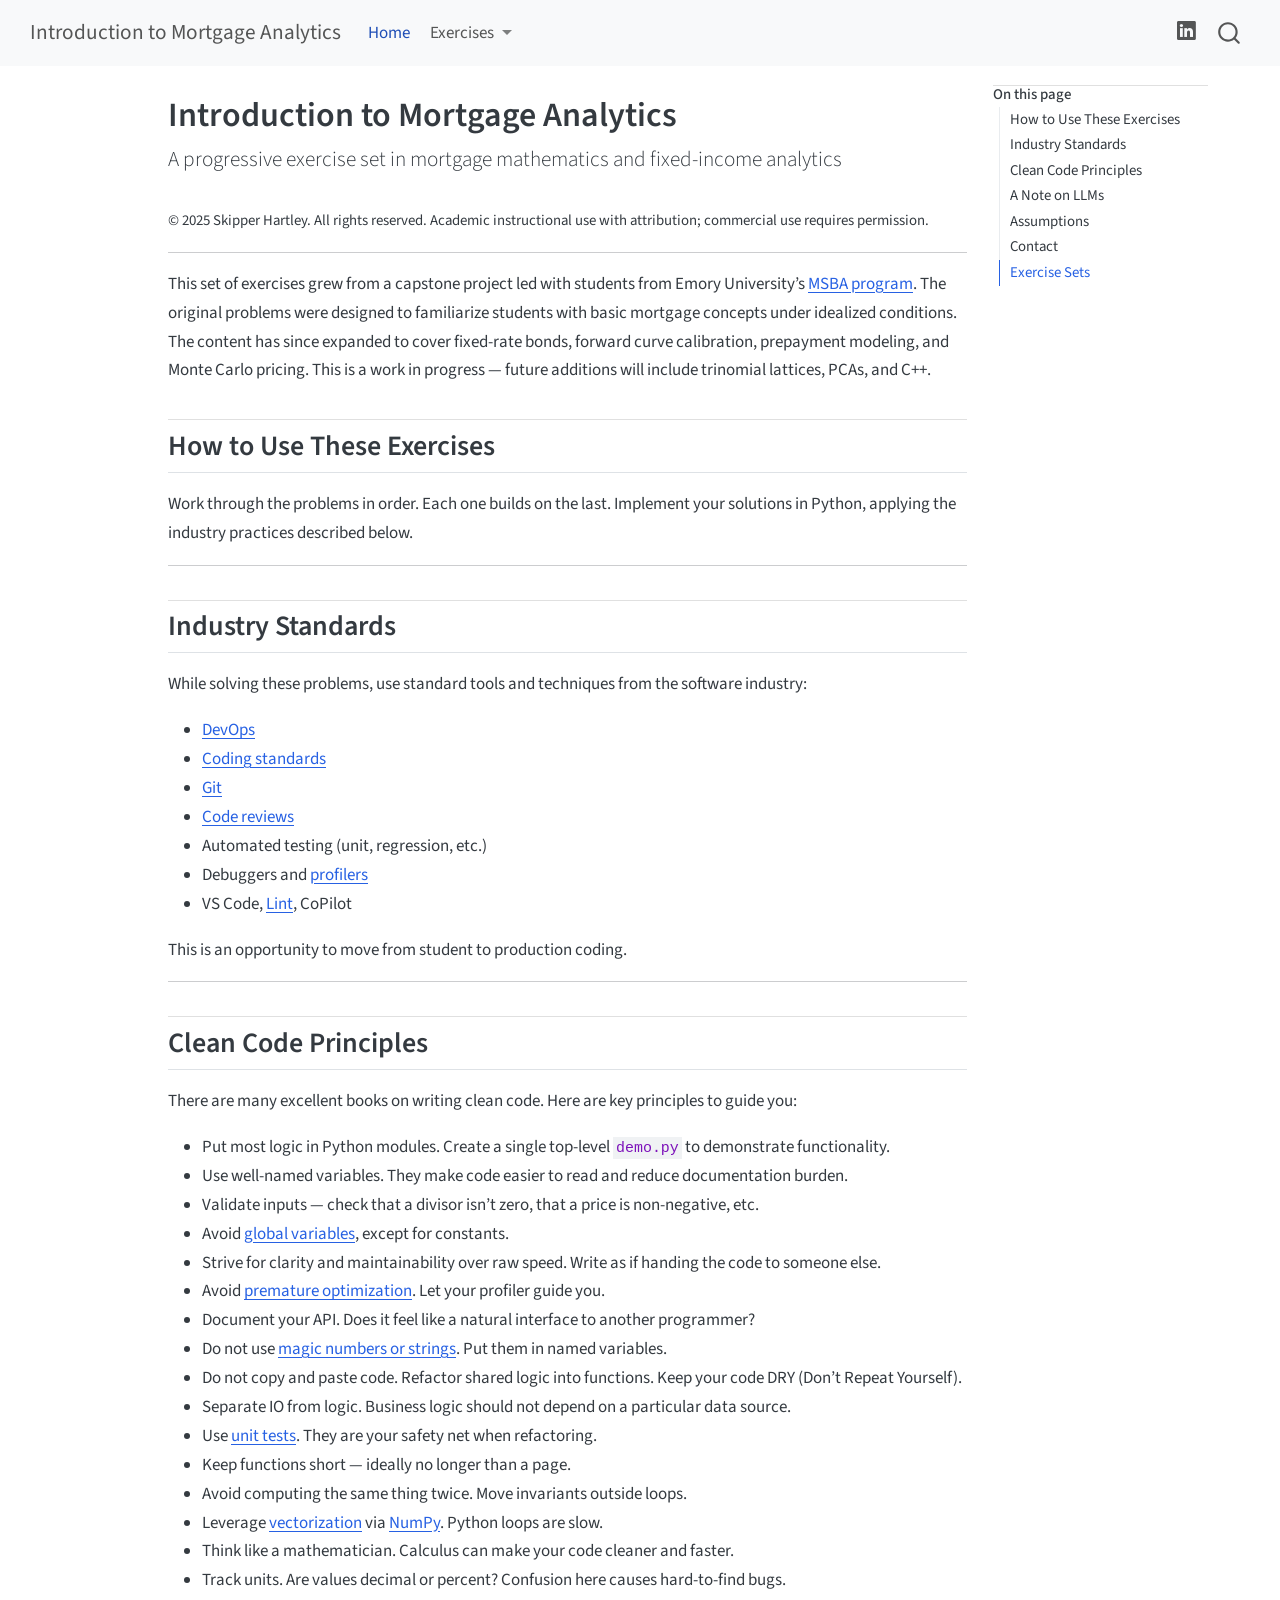
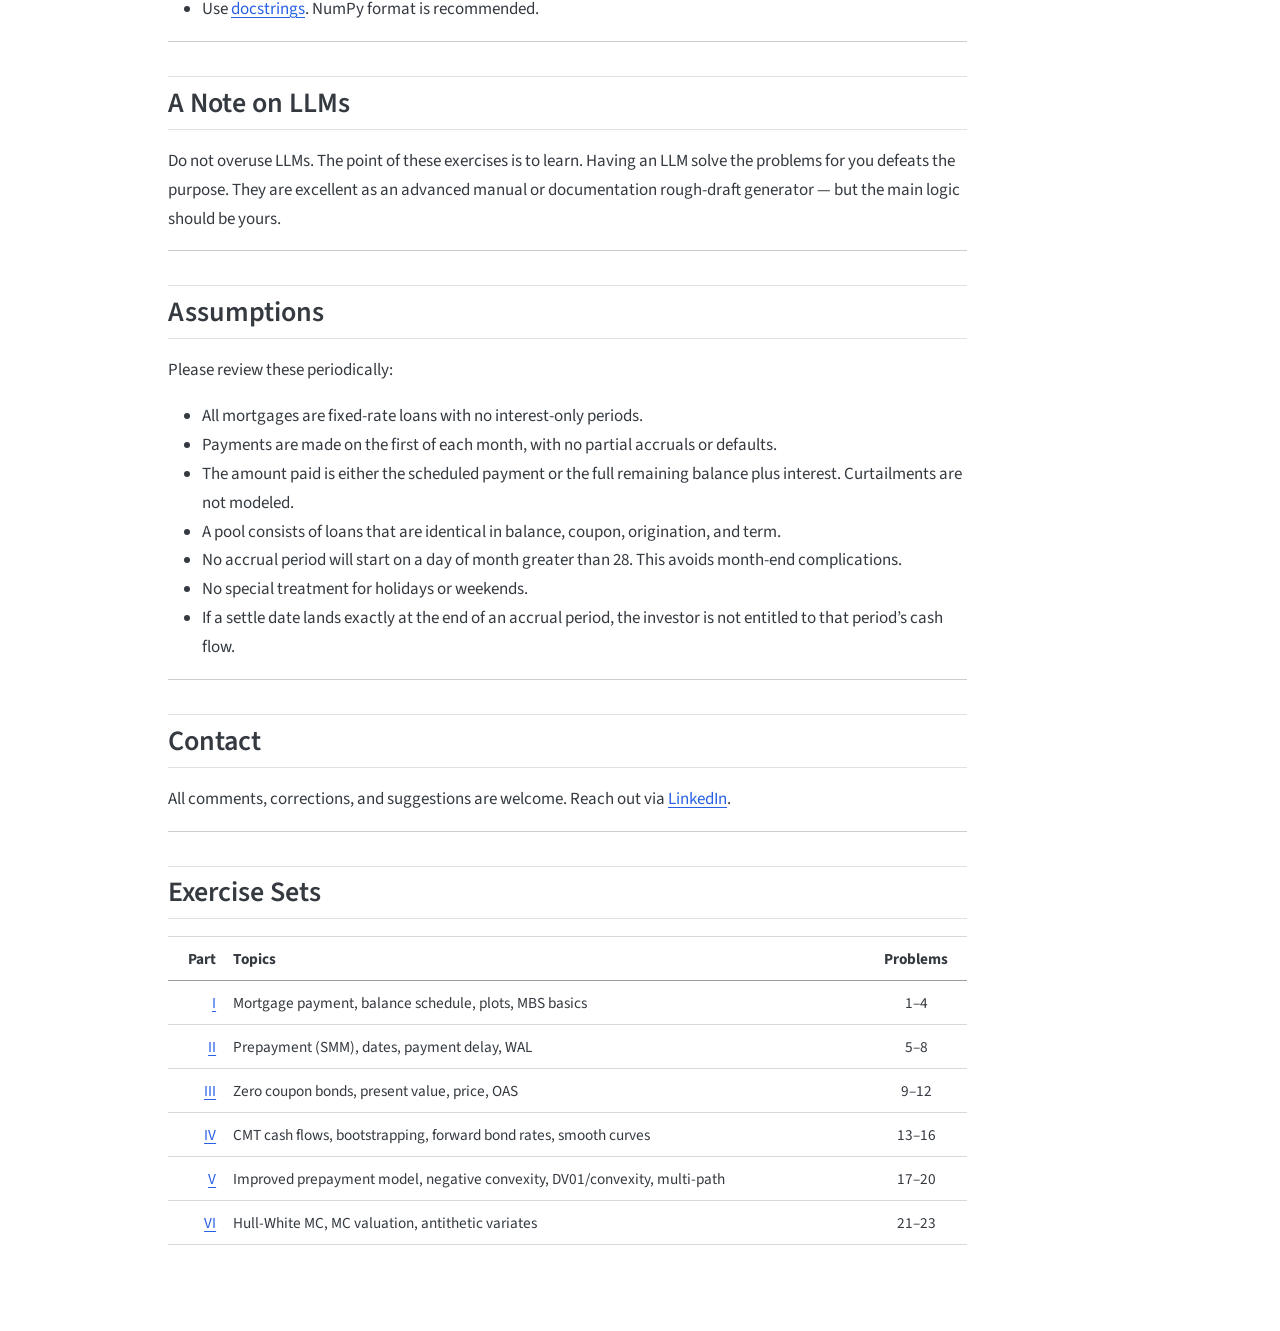
==== index.html @ 84a157f4 "Built site for gh-pages" ====
<!DOCTYPE html>
<html xmlns="http://www.w3.org/1999/xhtml" lang="en" xml:lang="en"><head>

<meta charset="utf-8">
<meta name="generator" content="quarto-1.9.37">

<meta name="viewport" content="width=device-width, initial-scale=1.0, user-scalable=yes">


<title>Introduction to Mortgage Analytics</title>
<style>
/* Default styles provided by pandoc.
** See https://pandoc.org/MANUAL.html#variables-for-html for config info.
*/
code{white-space: pre-wrap;}
span.smallcaps{font-variant: small-caps;}
div.columns{display: flex; gap: min(4vw, 1.5em);}
div.column{flex: auto; overflow-x: auto;}
div.hanging-indent{margin-left: 1.5em; text-indent: -1.5em;}
ul.task-list{list-style: none;}
ul.task-list li input[type="checkbox"] {
  width: 0.8em;
  margin: 0 0.8em 0.2em -1em; /* quarto-specific, see https://github.com/quarto-dev/quarto-cli/issues/4556 */ 
  vertical-align: middle;
}
</style>


<script src="site_libs/quarto-nav/quarto-nav.js"></script>
<script src="site_libs/quarto-nav/headroom.min.js"></script>
<script src="site_libs/clipboard/clipboard.min.js"></script>
<script src="site_libs/quarto-search/autocomplete.umd.js"></script>
<script src="site_libs/quarto-search/fuse.min.js"></script>
<script src="site_libs/quarto-search/quarto-search.js"></script>
<meta name="quarto:offset" content="./">
<script src="site_libs/quarto-html/quarto.js" type="module"></script>
<script src="site_libs/quarto-html/tabsets/tabsets.js" type="module"></script>
<script src="site_libs/quarto-html/popper.min.js"></script>
<script src="site_libs/quarto-html/tippy.umd.min.js"></script>
<script src="site_libs/quarto-html/anchor.min.js"></script>
<link href="site_libs/quarto-html/tippy.css" rel="stylesheet">
<link href="site_libs/quarto-html/quarto-syntax-highlighting-acf12a64177840b8d86f2d4f01b2e9fb.css" rel="stylesheet" id="quarto-text-highlighting-styles">
<script src="site_libs/bootstrap/bootstrap.min.js"></script>
<link href="site_libs/bootstrap/bootstrap-icons.css" rel="stylesheet">
<link href="site_libs/bootstrap/bootstrap-09bcd2438ddda8166a810b4ec224e0a2.min.css" rel="stylesheet" append-hash="true" id="quarto-bootstrap" data-mode="light">
<script id="quarto-search-options" type="application/json">{
  "location": "navbar",
  "copy-button": false,
  "collapse-after": 3,
  "panel-placement": "end",
  "type": "overlay",
  "limit": 50,
  "keyboard-shortcut": [
    "f",
    "/",
    "s"
  ],
  "show-item-context": false,
  "language": {
    "search-no-results-text": "No results",
    "search-matching-documents-text": "matching documents",
    "search-copy-link-title": "Copy link to search",
    "search-hide-matches-text": "Hide additional matches",
    "search-more-match-text": "more match in this document",
    "search-more-matches-text": "more matches in this document",
    "search-clear-button-title": "Clear",
    "search-text-placeholder": "",
    "search-detached-cancel-button-title": "Cancel",
    "search-submit-button-title": "Submit",
    "search-label": "Search"
  }
}</script>
<style>html{ scroll-behavior: smooth; }</style>


<link rel="stylesheet" href="styles.css">
</head>

<body class="nav-fixed quarto-light">

<div id="quarto-search-results"></div>
  <header id="quarto-header" class="headroom fixed-top">
    <nav class="navbar navbar-expand-lg " data-bs-theme="dark">
      <div class="navbar-container container-fluid">
      <div class="navbar-brand-container mx-auto">
    <a class="navbar-brand" href="./index.html">
    <span class="navbar-title">Introduction to Mortgage Analytics</span>
    </a>
  </div>
            <div id="quarto-search" class="" title="Search"></div>
          <button class="navbar-toggler" type="button" data-bs-toggle="collapse" data-bs-target="#navbarCollapse" aria-controls="navbarCollapse" role="menu" aria-expanded="false" aria-label="Toggle navigation" onclick="if (window.quartoToggleHeadroom) { window.quartoToggleHeadroom(); }">
  <span class="navbar-toggler-icon"></span>
</button>
          <div class="collapse navbar-collapse" id="navbarCollapse">
            <ul class="navbar-nav navbar-nav-scroll me-auto">
  <li class="nav-item">
    <a class="nav-link active" href="./index.html" aria-current="page"> 
<span class="menu-text">Home</span></a>
  </li>  
  <li class="nav-item dropdown ">
    <a class="nav-link dropdown-toggle" href="#" id="nav-menu-exercises" role="link" data-bs-toggle="dropdown" aria-expanded="false">
 <span class="menu-text">Exercises</span>
    </a>
    <ul class="dropdown-menu" aria-labelledby="nav-menu-exercises">    
        <li>
    <a class="dropdown-item" href="./part1.html">
 <span class="dropdown-text">Part I: Mortgage Basics (1–4)</span></a>
  </li>  
        <li>
    <a class="dropdown-item" href="./part2.html">
 <span class="dropdown-text">Part II: Prepayment &amp; Dates (5–8)</span></a>
  </li>  
        <li>
    <a class="dropdown-item" href="./part3.html">
 <span class="dropdown-text">Part III: Discounting &amp; Pricing (9–12)</span></a>
  </li>  
        <li>
    <a class="dropdown-item" href="./part4.html">
 <span class="dropdown-text">Part IV: Forward Curves (13–16)</span></a>
  </li>  
        <li>
    <a class="dropdown-item" href="./part5.html">
 <span class="dropdown-text">Part V: Advanced Prepayment &amp; Greeks (17–20)</span></a>
  </li>  
        <li>
    <a class="dropdown-item" href="./part6.html">
 <span class="dropdown-text">Part VI: Monte Carlo (21–23)</span></a>
  </li>  
    </ul>
  </li>
</ul>
            <ul class="navbar-nav navbar-nav-scroll ms-auto">
  <li class="nav-item compact">
    <a class="nav-link" href="https://www.linkedin.com/in/skipper-hartley-622a3617"> <i class="bi bi-linkedin" role="img" aria-label="LinkedIn">
</i> 
<span class="menu-text"></span></a>
  </li>  
</ul>
          </div> <!-- /navcollapse -->
            <div class="quarto-navbar-tools">
</div>
      </div> <!-- /container-fluid -->
    </nav>
</header>
<!-- content -->
<div id="quarto-content" class="quarto-container page-columns page-rows-contents page-layout-article page-navbar">
<!-- sidebar -->
<!-- margin-sidebar -->
    <div id="quarto-margin-sidebar" class="sidebar margin-sidebar">
        <nav id="TOC" role="doc-toc" class="toc-active">
    <h2 id="toc-title">On this page</h2>
   
  <ul>
  <li><a href="#how-to-use-these-exercises" id="toc-how-to-use-these-exercises" class="nav-link active" data-scroll-target="#how-to-use-these-exercises">How to Use These Exercises</a></li>
  <li><a href="#industry-standards" id="toc-industry-standards" class="nav-link" data-scroll-target="#industry-standards">Industry Standards</a></li>
  <li><a href="#clean-code-principles" id="toc-clean-code-principles" class="nav-link" data-scroll-target="#clean-code-principles">Clean Code Principles</a></li>
  <li><a href="#a-note-on-llms" id="toc-a-note-on-llms" class="nav-link" data-scroll-target="#a-note-on-llms">A Note on LLMs</a></li>
  <li><a href="#assumptions" id="toc-assumptions" class="nav-link" data-scroll-target="#assumptions">Assumptions</a></li>
  <li><a href="#contact" id="toc-contact" class="nav-link" data-scroll-target="#contact">Contact</a></li>
  <li><a href="#exercise-sets" id="toc-exercise-sets" class="nav-link" data-scroll-target="#exercise-sets">Exercise Sets</a></li>
  </ul>
</nav>
    </div>
<!-- main -->
<main class="content" id="quarto-document-content">

<header id="title-block-header" class="quarto-title-block default">
<div class="quarto-title">
<h1 class="title">Introduction to Mortgage Analytics</h1>
<p class="subtitle lead">A progressive exercise set in mortgage mathematics and fixed-income analytics</p>
</div>



<div class="quarto-title-meta">

    
  
    
  </div>
  


</header>


<p><small>© 2025 Skipper Hartley. All rights reserved. Academic instructional use with attribution; commercial use requires permission.</small></p>
<hr>
<p>This set of exercises grew from a capstone project led with students from Emory University’s <a href="https://goizueta.emory.edu/msba">MSBA program</a>. The original problems were designed to familiarize students with basic mortgage concepts under idealized conditions. The content has since expanded to cover fixed-rate bonds, forward curve calibration, prepayment modeling, and Monte Carlo pricing. This is a work in progress — future additions will include trinomial lattices, PCAs, and C++.</p>
<section id="how-to-use-these-exercises" class="level2">
<h2 class="anchored" data-anchor-id="how-to-use-these-exercises">How to Use These Exercises</h2>
<p>Work through the problems in order. Each one builds on the last. Implement your solutions in Python, applying the industry practices described below.</p>
<hr>
</section>
<section id="industry-standards" class="level2">
<h2 class="anchored" data-anchor-id="industry-standards">Industry Standards</h2>
<p>While solving these problems, use standard tools and techniques from the software industry:</p>
<ul>
<li><a href="https://en.wikipedia.org/wiki/DevOps">DevOps</a></li>
<li><a href="https://en.wikipedia.org/wiki/Coding_conventions">Coding standards</a></li>
<li><a href="https://en.wikipedia.org/wiki/Git">Git</a></li>
<li><a href="https://en.wikipedia.org/wiki/Code_review">Code reviews</a></li>
<li>Automated testing (unit, regression, etc.)</li>
<li>Debuggers and <a href="https://en.wikipedia.org/wiki/Profiling_(computer_programming)">profilers</a></li>
<li>VS Code, <a href="https://en.wikipedia.org/wiki/Lint_(software)">Lint</a>, CoPilot</li>
</ul>
<p>This is an opportunity to move from student to production coding.</p>
<hr>
</section>
<section id="clean-code-principles" class="level2">
<h2 class="anchored" data-anchor-id="clean-code-principles">Clean Code Principles</h2>
<p>There are many excellent books on writing clean code. Here are key principles to guide you:</p>
<ul>
<li>Put most logic in Python modules. Create a single top-level <code>demo.py</code> to demonstrate functionality.</li>
<li>Use well-named variables. They make code easier to read and reduce documentation burden.</li>
<li>Validate inputs — check that a divisor isn’t zero, that a price is non-negative, etc.</li>
<li>Avoid <a href="https://en.wikipedia.org/wiki/Global_variable">global variables</a>, except for constants.</li>
<li>Strive for clarity and maintainability over raw speed. Write as if handing the code to someone else.</li>
<li>Avoid <a href="https://en.wikipedia.org/wiki/Program_optimization">premature optimization</a>. Let your profiler guide you.</li>
<li>Document your API. Does it feel like a natural interface to another programmer?</li>
<li>Do not use <a href="https://en.wikipedia.org/wiki/Magic_number_(programming)">magic numbers or strings</a>. Put them in named variables.</li>
<li>Do not copy and paste code. Refactor shared logic into functions. Keep your code DRY (Don’t Repeat Yourself).</li>
<li>Separate IO from logic. Business logic should not depend on a particular data source.</li>
<li>Use <a href="https://en.wikipedia.org/wiki/Unit_testing">unit tests</a>. They are your safety net when refactoring.</li>
<li>Keep functions short — ideally no longer than a page.</li>
<li>Avoid computing the same thing twice. Move invariants outside loops.</li>
<li>Leverage <a href="https://en.wikipedia.org/wiki/Array_programming">vectorization</a> via <a href="https://numpy.org/">NumPy</a>. Python loops are slow.</li>
<li>Think like a mathematician. Calculus can make your code cleaner and faster.</li>
<li>Track units. Are values decimal or percent? Confusion here causes hard-to-find bugs.</li>
<li>Use <a href="https://betterprogramming.pub/3-different-docstring-formats-for-python-d27be81e0d68">docstrings</a>. NumPy format is recommended.</li>
</ul>
<hr>
</section>
<section id="a-note-on-llms" class="level2">
<h2 class="anchored" data-anchor-id="a-note-on-llms">A Note on LLMs</h2>
<p>Do not overuse LLMs. The point of these exercises is to learn. Having an LLM solve the problems for you defeats the purpose. They are excellent as an advanced manual or documentation rough-draft generator — but the main logic should be yours.</p>
<hr>
</section>
<section id="assumptions" class="level2">
<h2 class="anchored" data-anchor-id="assumptions">Assumptions</h2>
<p>Please review these periodically:</p>
<ul>
<li>All mortgages are fixed-rate loans with no interest-only periods.</li>
<li>Payments are made on the first of each month, with no partial accruals or defaults.</li>
<li>The amount paid is either the scheduled payment or the full remaining balance plus interest. Curtailments are not modeled.</li>
<li>A pool consists of loans that are identical in balance, coupon, origination, and term.</li>
<li>No accrual period will start on a day of month greater than 28. This avoids month-end complications.</li>
<li>No special treatment for holidays or weekends.</li>
<li>If a settle date lands exactly at the end of an accrual period, the investor is not entitled to that period’s cash flow.</li>
</ul>
<hr>
</section>
<section id="contact" class="level2">
<h2 class="anchored" data-anchor-id="contact">Contact</h2>
<p>All comments, corrections, and suggestions are welcome. Reach out via <a href="http://www.linkedin.com/in/skipper-hartley-622a3617">LinkedIn</a>.</p>
<hr>
</section>
<section id="exercise-sets" class="level2">
<h2 class="anchored" data-anchor-id="exercise-sets">Exercise Sets</h2>
<table class="caption-top table">
<thead>
<tr class="header">
<th style="text-align: right;">Part</th>
<th style="text-align: left;">Topics</th>
<th style="text-align: center;">Problems</th>
</tr>
</thead>
<tbody>
<tr class="odd">
<td style="text-align: right;"><a href="./part1.html">I</a></td>
<td style="text-align: left;">Mortgage payment, balance schedule, plots, MBS basics</td>
<td style="text-align: center;">1–4</td>
</tr>
<tr class="even">
<td style="text-align: right;"><a href="./part2.html">II</a></td>
<td style="text-align: left;">Prepayment (SMM), dates, payment delay, WAL</td>
<td style="text-align: center;">5–8</td>
</tr>
<tr class="odd">
<td style="text-align: right;"><a href="./part3.html">III</a></td>
<td style="text-align: left;">Zero coupon bonds, present value, price, OAS</td>
<td style="text-align: center;">9–12</td>
</tr>
<tr class="even">
<td style="text-align: right;"><a href="./part4.html">IV</a></td>
<td style="text-align: left;">CMT cash flows, bootstrapping, forward bond rates, smooth curves</td>
<td style="text-align: center;">13–16</td>
</tr>
<tr class="odd">
<td style="text-align: right;"><a href="./part5.html">V</a></td>
<td style="text-align: left;">Improved prepayment model, negative convexity, DV01/convexity, multi-path</td>
<td style="text-align: center;">17–20</td>
</tr>
<tr class="even">
<td style="text-align: right;"><a href="./part6.html">VI</a></td>
<td style="text-align: left;">Hull-White MC, MC valuation, antithetic variates</td>
<td style="text-align: center;">21–23</td>
</tr>
</tbody>
</table>


</section>

</main> <!-- /main -->
<script id="quarto-html-after-body" type="application/javascript">
  window.document.addEventListener("DOMContentLoaded", function (event) {
    const icon = "";
    const anchorJS = new window.AnchorJS();
    anchorJS.options = {
      placement: 'right',
      icon: icon
    };
    anchorJS.add('.anchored');
    const isCodeAnnotation = (el) => {
      for (const clz of el.classList) {
        if (clz.startsWith('code-annotation-')) {                     
          return true;
        }
      }
      return false;
    }
    const onCopySuccess = function(e) {
      // button target
      const button = e.trigger;
      // don't keep focus
      button.blur();
      // flash "checked"
      button.classList.add('code-copy-button-checked');
      var currentTitle = button.getAttribute("title");
      button.setAttribute("title", "Copied!");
      let tooltip;
      if (window.bootstrap) {
        button.setAttribute("data-bs-toggle", "tooltip");
        button.setAttribute("data-bs-placement", "left");
        button.setAttribute("data-bs-title", "Copied!");
        tooltip = new bootstrap.Tooltip(button, 
          { trigger: "manual", 
            customClass: "code-copy-button-tooltip",
            offset: [0, -8]});
        tooltip.show();    
      }
      setTimeout(function() {
        if (tooltip) {
          tooltip.hide();
          button.removeAttribute("data-bs-title");
          button.removeAttribute("data-bs-toggle");
          button.removeAttribute("data-bs-placement");
        }
        button.setAttribute("title", currentTitle);
        button.classList.remove('code-copy-button-checked');
      }, 1000);
      // clear code selection
      e.clearSelection();
    }
    const getTextToCopy = function(trigger) {
      const outerScaffold = trigger.parentElement.cloneNode(true);
      const codeEl = outerScaffold.querySelector('code');
      for (const childEl of codeEl.children) {
        if (isCodeAnnotation(childEl)) {
          childEl.remove();
        }
      }
      return codeEl.innerText;
    }
    const clipboard = new window.ClipboardJS('.code-copy-button:not([data-in-quarto-modal])', {
      text: getTextToCopy
    });
    clipboard.on('success', onCopySuccess);
    if (window.document.getElementById('quarto-embedded-source-code-modal')) {
      const clipboardModal = new window.ClipboardJS('.code-copy-button[data-in-quarto-modal]', {
        text: getTextToCopy,
        container: window.document.getElementById('quarto-embedded-source-code-modal')
      });
      clipboardModal.on('success', onCopySuccess);
    }
      var localhostRegex = new RegExp(/^(?:http|https):\/\/localhost\:?[0-9]*\//);
      var mailtoRegex = new RegExp(/^mailto:/);
        var filterRegex = new RegExp('/' + window.location.host + '/');
      var isInternal = (href) => {
          return filterRegex.test(href) || localhostRegex.test(href) || mailtoRegex.test(href);
      }
      // Inspect non-navigation links and adorn them if external
     var links = window.document.querySelectorAll('a[href]:not(.nav-link):not(.navbar-brand):not(.toc-action):not(.sidebar-link):not(.sidebar-item-toggle):not(.pagination-link):not(.no-external):not([aria-hidden]):not(.dropdown-item):not(.quarto-navigation-tool):not(.about-link)');
      for (var i=0; i<links.length; i++) {
        const link = links[i];
        if (!isInternal(link.href)) {
          // undo the damage that might have been done by quarto-nav.js in the case of
          // links that we want to consider external
          if (link.dataset.originalHref !== undefined) {
            link.href = link.dataset.originalHref;
          }
        }
      }
    function tippyHover(el, contentFn, onTriggerFn, onUntriggerFn) {
      const config = {
        allowHTML: true,
        maxWidth: 500,
        delay: 100,
        arrow: false,
        appendTo: function(el) {
            return el.parentElement;
        },
        interactive: true,
        interactiveBorder: 10,
        theme: 'quarto',
        placement: 'bottom-start',
      };
      if (contentFn) {
        config.content = contentFn;
      }
      if (onTriggerFn) {
        config.onTrigger = onTriggerFn;
      }
      if (onUntriggerFn) {
        config.onUntrigger = onUntriggerFn;
      }
      window.tippy(el, config); 
    }
    const noterefs = window.document.querySelectorAll('a[role="doc-noteref"]');
    for (var i=0; i<noterefs.length; i++) {
      const ref = noterefs[i];
      tippyHover(ref, function() {
        // use id or data attribute instead here
        let href = ref.getAttribute('data-footnote-href') || ref.getAttribute('href');
        try { href = new URL(href).hash; } catch {}
        const id = href.replace(/^#\/?/, "");
        const note = window.document.getElementById(id);
        if (note) {
          return note.innerHTML;
        } else {
          return "";
        }
      });
    }
    const xrefs = window.document.querySelectorAll('a.quarto-xref');
    const processXRef = (id, note) => {
      // Strip column container classes
      const stripColumnClz = (el) => {
        el.classList.remove("page-full", "page-columns");
        if (el.children) {
          for (const child of el.children) {
            stripColumnClz(child);
          }
        }
      }
      stripColumnClz(note)
      if (id === null || id.startsWith('sec-')) {
        // Special case sections, only their first couple elements
        const container = document.createElement("div");
        if (note.children && note.children.length > 2) {
          container.appendChild(note.children[0].cloneNode(true));
          for (let i = 1; i < note.children.length; i++) {
            const child = note.children[i];
            if (child.tagName === "P" && child.innerText === "") {
              continue;
            } else {
              container.appendChild(child.cloneNode(true));
              break;
            }
          }
          if (window.Quarto?.typesetMath) {
            window.Quarto.typesetMath(container);
          }
          return container.innerHTML
        } else {
          if (window.Quarto?.typesetMath) {
            window.Quarto.typesetMath(note);
          }
          return note.innerHTML;
        }
      } else {
        // Remove any anchor links if they are present
        const anchorLink = note.querySelector('a.anchorjs-link');
        if (anchorLink) {
          anchorLink.remove();
        }
        if (window.Quarto?.typesetMath) {
          window.Quarto.typesetMath(note);
        }
        if (note.classList.contains("callout")) {
          return note.outerHTML;
        } else {
          return note.innerHTML;
        }
      }
    }
    for (var i=0; i<xrefs.length; i++) {
      const xref = xrefs[i];
      tippyHover(xref, undefined, function(instance) {
        instance.disable();
        let url = xref.getAttribute('href');
        let hash = undefined; 
        if (url.startsWith('#')) {
          hash = url;
        } else {
          try { hash = new URL(url).hash; } catch {}
        }
        if (hash) {
          const id = hash.replace(/^#\/?/, "");
          const note = window.document.getElementById(id);
          if (note !== null) {
            try {
              const html = processXRef(id, note.cloneNode(true));
              instance.setContent(html);
            } finally {
              instance.enable();
              instance.show();
            }
          } else {
            // See if we can fetch this
            fetch(url.split('#')[0])
            .then(res => res.text())
            .then(html => {
              const parser = new DOMParser();
              const htmlDoc = parser.parseFromString(html, "text/html");
              const note = htmlDoc.getElementById(id);
              if (note !== null) {
                const html = processXRef(id, note);
                instance.setContent(html);
              } 
            }).finally(() => {
              instance.enable();
              instance.show();
            });
          }
        } else {
          // See if we can fetch a full url (with no hash to target)
          // This is a special case and we should probably do some content thinning / targeting
          fetch(url)
          .then(res => res.text())
          .then(html => {
            const parser = new DOMParser();
            const htmlDoc = parser.parseFromString(html, "text/html");
            const note = htmlDoc.querySelector('main.content');
            if (note !== null) {
              // This should only happen for chapter cross references
              // (since there is no id in the URL)
              // remove the first header
              if (note.children.length > 0 && note.children[0].tagName === "HEADER") {
                note.children[0].remove();
              }
              const html = processXRef(null, note);
              instance.setContent(html);
            } 
          }).finally(() => {
            instance.enable();
            instance.show();
          });
        }
      }, function(instance) {
      });
    }
        let selectedAnnoteEl;
        const selectorForAnnotation = ( cell, annotation) => {
          let cellAttr = 'data-code-cell="' + cell + '"';
          let lineAttr = 'data-code-annotation="' +  annotation + '"';
          const selector = 'span[' + cellAttr + '][' + lineAttr + ']';
          return selector;
        }
        const selectCodeLines = (annoteEl) => {
          const doc = window.document;
          const targetCell = annoteEl.getAttribute("data-target-cell");
          const targetAnnotation = annoteEl.getAttribute("data-target-annotation");
          const annoteSpan = window.document.querySelector(selectorForAnnotation(targetCell, targetAnnotation));
          const lines = annoteSpan.getAttribute("data-code-lines").split(",");
          const lineIds = lines.map((line) => {
            return targetCell + "-" + line;
          })
          let top = null;
          let height = null;
          let parent = null;
          if (lineIds.length > 0) {
              //compute the position of the single el (top and bottom and make a div)
              const el = window.document.getElementById(lineIds[0]);
              top = el.offsetTop;
              height = el.offsetHeight;
              parent = el.parentElement.parentElement;
            if (lineIds.length > 1) {
              const lastEl = window.document.getElementById(lineIds[lineIds.length - 1]);
              const bottom = lastEl.offsetTop + lastEl.offsetHeight;
              height = bottom - top;
            }
            if (top !== null && height !== null && parent !== null) {
              // cook up a div (if necessary) and position it 
              let div = window.document.getElementById("code-annotation-line-highlight");
              if (div === null) {
                div = window.document.createElement("div");
                div.setAttribute("id", "code-annotation-line-highlight");
                div.style.position = 'absolute';
                parent.appendChild(div);
              }
              div.style.top = top - 2 + "px";
              div.style.height = height + 4 + "px";
              div.style.left = 0;
              let gutterDiv = window.document.getElementById("code-annotation-line-highlight-gutter");
              if (gutterDiv === null) {
                gutterDiv = window.document.createElement("div");
                gutterDiv.setAttribute("id", "code-annotation-line-highlight-gutter");
                gutterDiv.style.position = 'absolute';
                const codeCell = window.document.getElementById(targetCell);
                const gutter = codeCell.querySelector('.code-annotation-gutter');
                gutter.appendChild(gutterDiv);
              }
              gutterDiv.style.top = top - 2 + "px";
              gutterDiv.style.height = height + 4 + "px";
            }
            selectedAnnoteEl = annoteEl;
          }
        };
        const unselectCodeLines = () => {
          const elementsIds = ["code-annotation-line-highlight", "code-annotation-line-highlight-gutter"];
          elementsIds.forEach((elId) => {
            const div = window.document.getElementById(elId);
            if (div) {
              div.remove();
            }
          });
          selectedAnnoteEl = undefined;
        };
          // Handle positioning of the toggle
      window.addEventListener(
        "resize",
        throttle(() => {
          elRect = undefined;
          if (selectedAnnoteEl) {
            selectCodeLines(selectedAnnoteEl);
          }
        }, 10)
      );
      function throttle(fn, ms) {
      let throttle = false;
      let timer;
        return (...args) => {
          if(!throttle) { // first call gets through
              fn.apply(this, args);
              throttle = true;
          } else { // all the others get throttled
              if(timer) clearTimeout(timer); // cancel #2
              timer = setTimeout(() => {
                fn.apply(this, args);
                timer = throttle = false;
              }, ms);
          }
        };
      }
        // Attach click handler to the DT
        const annoteDls = window.document.querySelectorAll('dt[data-target-cell]');
        for (const annoteDlNode of annoteDls) {
          annoteDlNode.addEventListener('click', (event) => {
            const clickedEl = event.target;
            if (clickedEl !== selectedAnnoteEl) {
              unselectCodeLines();
              const activeEl = window.document.querySelector('dt[data-target-cell].code-annotation-active');
              if (activeEl) {
                activeEl.classList.remove('code-annotation-active');
              }
              selectCodeLines(clickedEl);
              clickedEl.classList.add('code-annotation-active');
            } else {
              // Unselect the line
              unselectCodeLines();
              clickedEl.classList.remove('code-annotation-active');
            }
          });
        }
    const findCites = (el) => {
      const parentEl = el.parentElement;
      if (parentEl) {
        const cites = parentEl.dataset.cites;
        if (cites) {
          return {
            el,
            cites: cites.split(' ')
          };
        } else {
          return findCites(el.parentElement)
        }
      } else {
        return undefined;
      }
    };
    var bibliorefs = window.document.querySelectorAll('a[role="doc-biblioref"]');
    for (var i=0; i<bibliorefs.length; i++) {
      const ref = bibliorefs[i];
      const citeInfo = findCites(ref);
      if (citeInfo) {
        tippyHover(citeInfo.el, function() {
          var popup = window.document.createElement('div');
          citeInfo.cites.forEach(function(cite) {
            var citeDiv = window.document.createElement('div');
            citeDiv.classList.add('hanging-indent');
            citeDiv.classList.add('csl-entry');
            var biblioDiv = window.document.getElementById('ref-' + cite);
            if (biblioDiv) {
              citeDiv.innerHTML = biblioDiv.innerHTML;
            }
            popup.appendChild(citeDiv);
          });
          return popup.innerHTML;
        });
      }
    }
  });
  </script>
</div> <!-- /content -->




<script src="site_libs/quarto-html/zenscroll-min.js"></script>
</body></html>
---- site_libs/quarto-html/tippy.css ----
.tippy-box[data-animation=fade][data-state=hidden]{opacity:0}[data-tippy-root]{max-width:calc(100vw - 10px)}.tippy-box{position:relative;background-color:#333;color:#fff;border-radius:4px;font-size:14px;line-height:1.4;white-space:normal;outline:0;transition-property:transform,visibility,opacity}.tippy-box[data-placement^=top]>.tippy-arrow{bottom:0}.tippy-box[data-placement^=top]>.tippy-arrow:before{bottom:-7px;left:0;border-width:8px 8px 0;border-top-color:initial;transform-origin:center top}.tippy-box[data-placement^=bottom]>.tippy-arrow{top:0}.tippy-box[data-placement^=bottom]>.tippy-arrow:before{top:-7px;left:0;border-width:0 8px 8px;border-bottom-color:initial;transform-origin:center bottom}.tippy-box[data-placement^=left]>.tippy-arrow{right:0}.tippy-box[data-placement^=left]>.tippy-arrow:before{border-width:8px 0 8px 8px;border-left-color:initial;right:-7px;transform-origin:center left}.tippy-box[data-placement^=right]>.tippy-arrow{left:0}.tippy-box[data-placement^=right]>.tippy-arrow:before{left:-7px;border-width:8px 8px 8px 0;border-right-color:initial;transform-origin:center right}.tippy-box[data-inertia][data-state=visible]{transition-timing-function:cubic-bezier(.54,1.5,.38,1.11)}.tippy-arrow{width:16px;height:16px;color:#333}.tippy-arrow:before{content:"";position:absolute;border-color:transparent;border-style:solid}.tippy-content{position:relative;padding:5px 9px;z-index:1}
---- site_libs/quarto-html/quarto-syntax-highlighting-acf12a64177840b8d86f2d4f01b2e9fb.css ----
/* quarto syntax highlight colors */
:root {
  --quarto-hl-al-color: #ff5555;
  --quarto-hl-an-color: #6a737d;
  --quarto-hl-at-color: #d73a49;
  --quarto-hl-bn-color: #005cc5;
  --quarto-hl-bu-color: #d73a49;
  --quarto-hl-ch-color: #032f62;
  --quarto-hl-co-color: #6a737d;
  --quarto-hl-cv-color: #6a737d;
  --quarto-hl-cn-color: #005cc5;
  --quarto-hl-cf-color: #d73a49;
  --quarto-hl-dt-color: #d73a49;
  --quarto-hl-dv-color: #005cc5;
  --quarto-hl-do-color: #6a737d;
  --quarto-hl-er-color: #ff5555;
  --quarto-hl-ex-color: #d73a49;
  --quarto-hl-fl-color: #005cc5;
  --quarto-hl-fu-color: #6f42c1;
  --quarto-hl-im-color: #032f62;
  --quarto-hl-in-color: #6a737d;
  --quarto-hl-kw-color: #d73a49;
  --quarto-hl-op-color: #24292e;
  --quarto-hl-pp-color: #d73a49;
  --quarto-hl-re-color: #6a737d;
  --quarto-hl-sc-color: #005cc5;
  --quarto-hl-ss-color: #032f62;
  --quarto-hl-st-color: #032f62;
  --quarto-hl-va-color: #e36209;
  --quarto-hl-vs-color: #032f62;
  --quarto-hl-wa-color: #ff5555;
}

/* other quarto variables */
:root {
  --quarto-font-monospace: SFMono-Regular, Menlo, Monaco, Consolas, "Liberation Mono", "Courier New", monospace;
}

/* syntax highlight based on Pandoc's rules */
pre > code.sourceCode > span {
  color: #24292e;
}

code.sourceCode > span {
  color: #24292e;
}

div.sourceCode,
div.sourceCode pre.sourceCode {
  color: #24292e;
}

/* Normal */
code span {
  color: #24292e;
}

/* Alert */
code span.al {
  font-weight: bold;
  color: #ff5555;
}

/* Annotation */
code span.an {
  color: #6a737d;
}

/* Attribute */
code span.at {
  color: #d73a49;
}

/* BaseN */
code span.bn {
  color: #005cc5;
}

/* BuiltIn */
code span.bu {
  color: #d73a49;
}

/* ControlFlow */
code span.cf {
  color: #d73a49;
}

/* Char */
code span.ch {
  color: #032f62;
}

/* Constant */
code span.cn {
  color: #005cc5;
}

/* Comment */
code span.co {
  color: #6a737d;
}

/* CommentVar */
code span.cv {
  color: #6a737d;
}

/* Documentation */
code span.do {
  color: #6a737d;
}

/* DataType */
code span.dt {
  color: #d73a49;
}

/* DecVal */
code span.dv {
  color: #005cc5;
}

/* Error */
code span.er {
  color: #ff5555;
  text-decoration: underline;
}

/* Extension */
code span.ex {
  font-weight: bold;
  color: #d73a49;
}

/* Float */
code span.fl {
  color: #005cc5;
}

/* Function */
code span.fu {
  color: #6f42c1;
}

/* Import */
code span.im {
  color: #032f62;
}

/* Information */
code span.in {
  color: #6a737d;
}

/* Keyword */
code span.kw {
  color: #d73a49;
}

/* Operator */
code span.op {
  color: #24292e;
}

/* Preprocessor */
code span.pp {
  color: #d73a49;
}

/* RegionMarker */
code span.re {
  color: #6a737d;
}

/* SpecialChar */
code span.sc {
  color: #005cc5;
}

/* SpecialString */
code span.ss {
  color: #032f62;
}

/* String */
code span.st {
  color: #032f62;
}

/* Variable */
code span.va {
  color: #e36209;
}

/* VerbatimString */
code span.vs {
  color: #032f62;
}

/* Warning */
code span.wa {
  color: #ff5555;
}

.prevent-inlining {
  content: "</";
}

/*# sourceMappingURL=e41d78b1f7017e44483b7fefd7a010af.css.map */
---- styles.css ----
/* MBS Exercises – custom styles */

body {
  font-size: 1rem;
  line-height: 1.7;
}

h2, h3 {
  margin-top: 2rem;
  padding-top: 0.5rem;
  border-top: 1px solid #e0e0e0;
}

.problem-box {
  background: #f8f9fa;
  border-left: 4px solid #3d7ebf;
  padding: 1rem 1.25rem;
  margin: 1.5rem 0;
  border-radius: 0 4px 4px 0;
}

.nb {
  background: #fff8e1;
  border-left: 4px solid #f0ad4e;
  padding: 0.75rem 1rem;
  margin: 1rem 0;
  border-radius: 0 4px 4px 0;
  font-size: 0.93rem;
}

table {
  font-size: 0.9rem;
}

code {
  font-size: 0.88em;
}

.under-construction {
  background: #fff3cd;
  border: 1px solid #ffc107;
  border-radius: 4px;
  padding: 0.75rem 1rem;
  margin: 1rem 0;
  color: #856404;
}
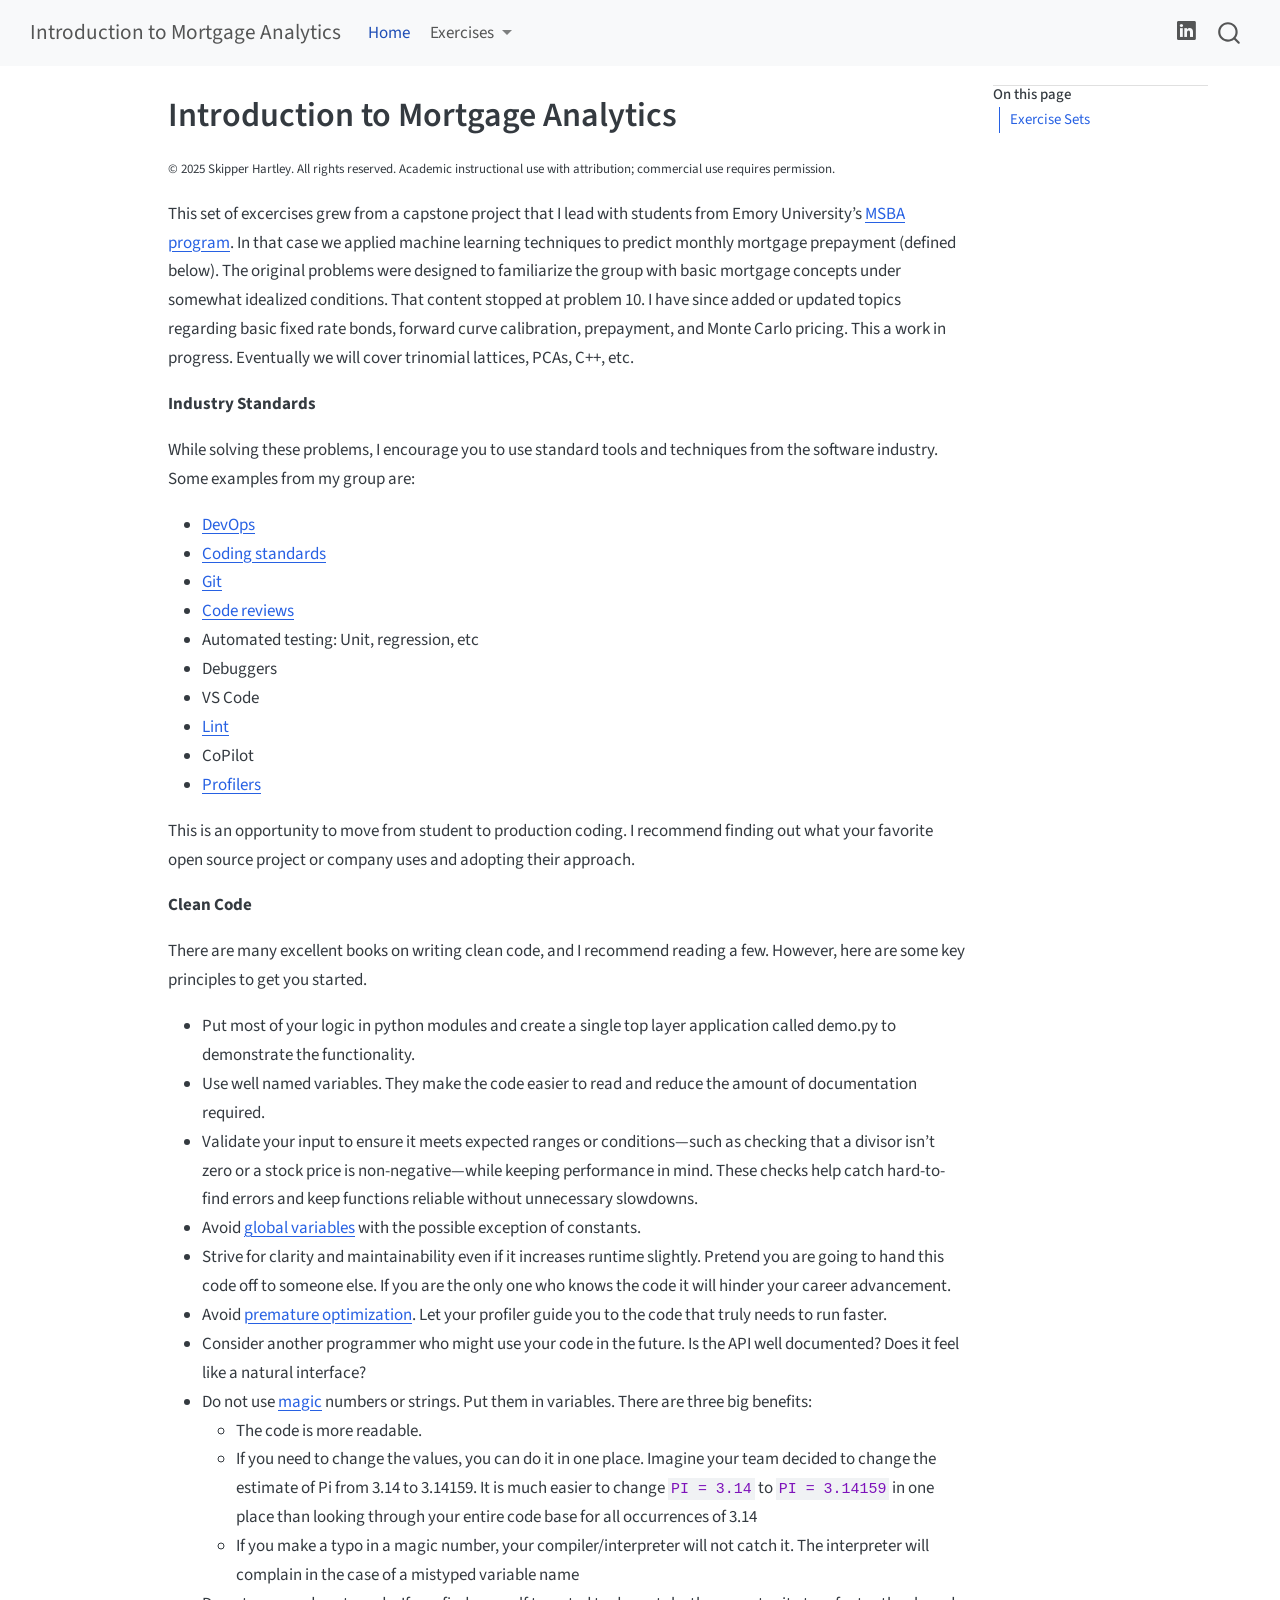
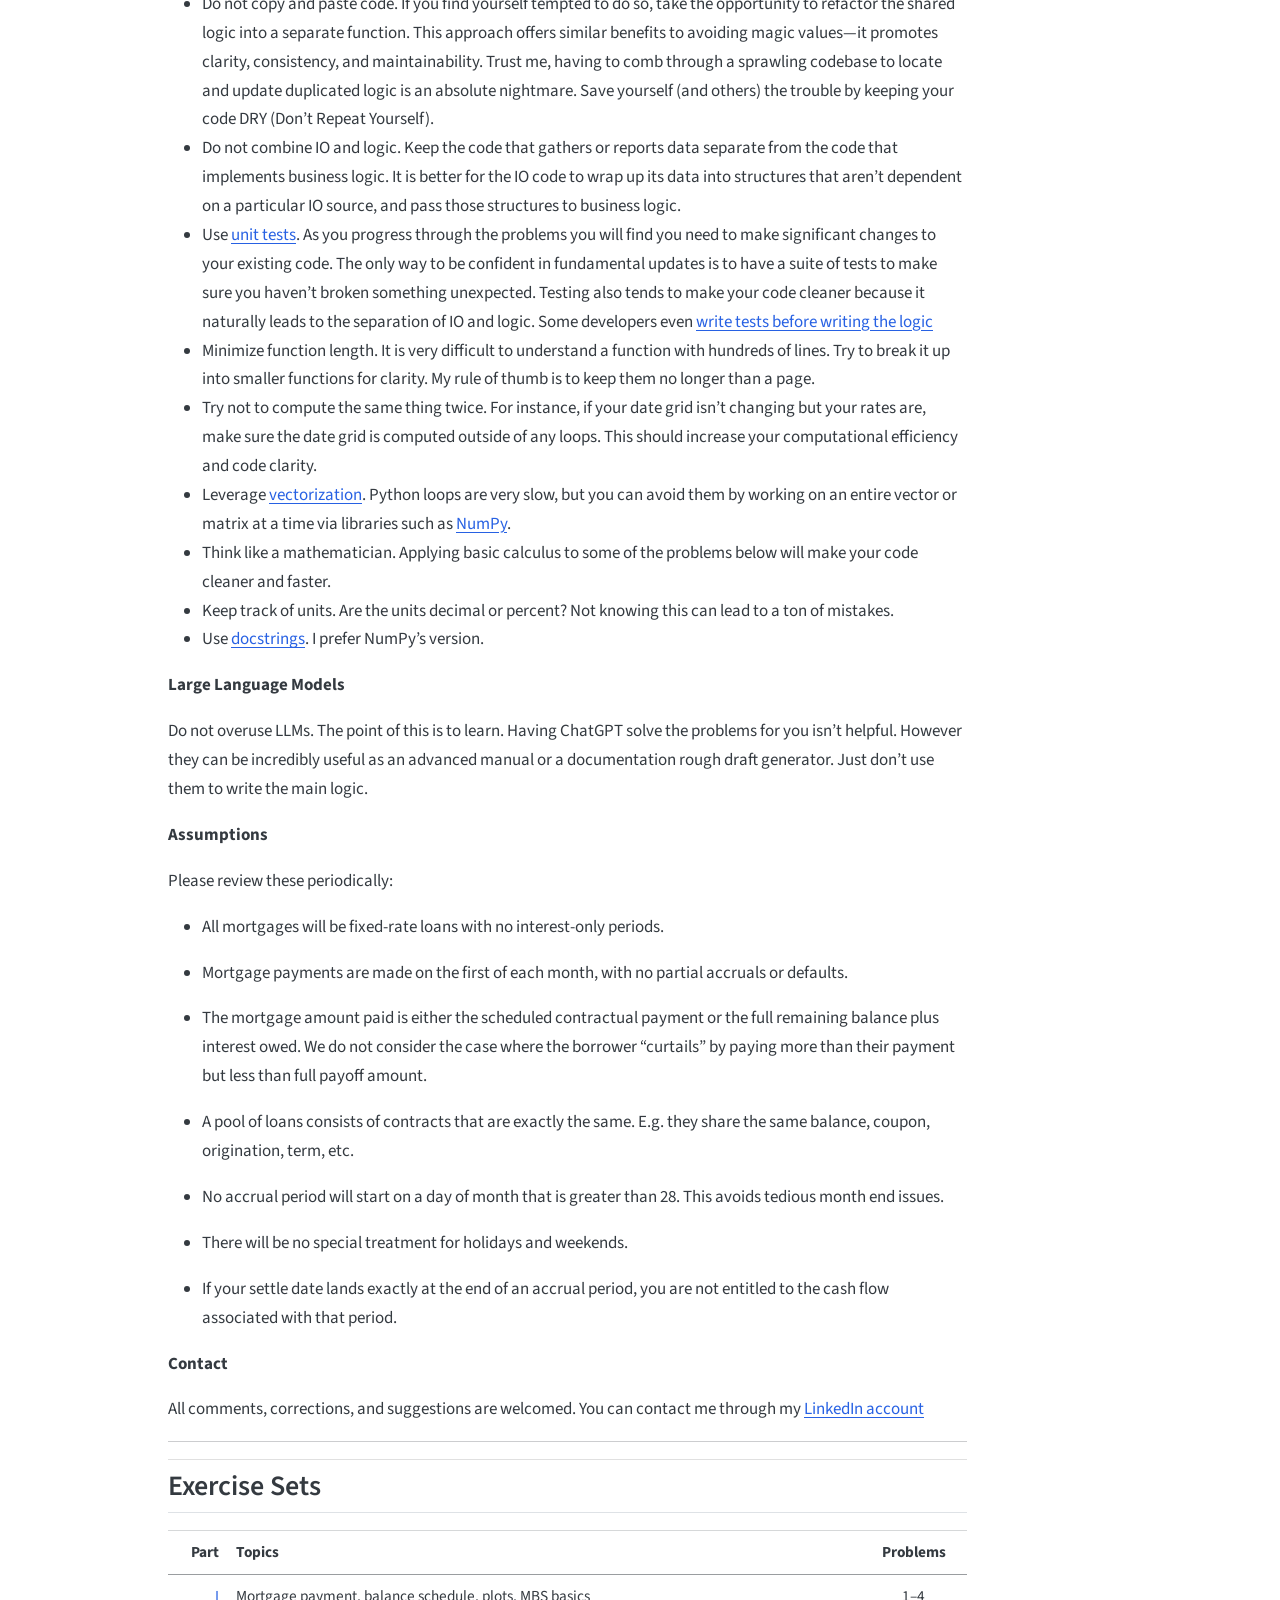
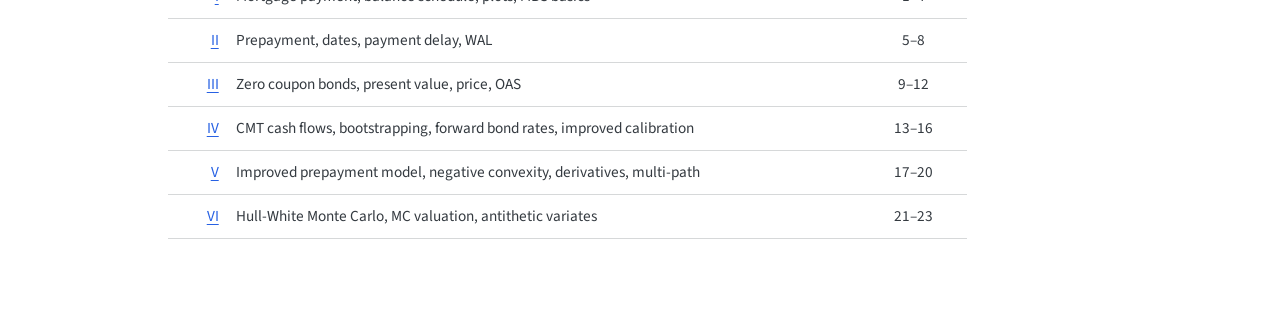
==== commit db80a8df: "Built site for gh-pages" ====
--- a/index.html
+++ b/index.html
@@ -151,13 +151,7 @@
     <h2 id="toc-title">On this page</h2>
    
   <ul>
-  <li><a href="#how-to-use-these-exercises" id="toc-how-to-use-these-exercises" class="nav-link active" data-scroll-target="#how-to-use-these-exercises">How to Use These Exercises</a></li>
-  <li><a href="#industry-standards" id="toc-industry-standards" class="nav-link" data-scroll-target="#industry-standards">Industry Standards</a></li>
-  <li><a href="#clean-code-principles" id="toc-clean-code-principles" class="nav-link" data-scroll-target="#clean-code-principles">Clean Code Principles</a></li>
-  <li><a href="#a-note-on-llms" id="toc-a-note-on-llms" class="nav-link" data-scroll-target="#a-note-on-llms">A Note on LLMs</a></li>
-  <li><a href="#assumptions" id="toc-assumptions" class="nav-link" data-scroll-target="#assumptions">Assumptions</a></li>
-  <li><a href="#contact" id="toc-contact" class="nav-link" data-scroll-target="#contact">Contact</a></li>
-  <li><a href="#exercise-sets" id="toc-exercise-sets" class="nav-link" data-scroll-target="#exercise-sets">Exercise Sets</a></li>
+  <li><a href="#exercise-sets" id="toc-exercise-sets" class="nav-link active" data-scroll-target="#exercise-sets">Exercise Sets</a></li>
   </ul>
 </nav>
     </div>
@@ -167,7 +161,6 @@
 <header id="title-block-header" class="quarto-title-block default">
 <div class="quarto-title">
 <h1 class="title">Introduction to Mortgage Analytics</h1>
-<p class="subtitle lead">A progressive exercise set in mortgage mathematics and fixed-income analytics</p>
 </div>
 
 
@@ -184,77 +177,72 @@
 </header>
 
 
-<p><small>© 2025 Skipper Hartley. All rights reserved. Academic instructional use with attribution; commercial use requires permission.</small></p>
-<hr>
-<p>This set of exercises grew from a capstone project led with students from Emory University’s <a href="https://goizueta.emory.edu/msba">MSBA program</a>. The original problems were designed to familiarize students with basic mortgage concepts under idealized conditions. The content has since expanded to cover fixed-rate bonds, forward curve calibration, prepayment modeling, and Monte Carlo pricing. This is a work in progress — future additions will include trinomial lattices, PCAs, and C++.</p>
-<section id="how-to-use-these-exercises" class="level2">
-<h2 class="anchored" data-anchor-id="how-to-use-these-exercises">How to Use These Exercises</h2>
-<p>Work through the problems in order. Each one builds on the last. Implement your solutions in Python, applying the industry practices described below.</p>
-<hr>
-</section>
-<section id="industry-standards" class="level2">
-<h2 class="anchored" data-anchor-id="industry-standards">Industry Standards</h2>
-<p>While solving these problems, use standard tools and techniques from the software industry:</p>
+<p><small><small>© 2025 Skipper Hartley. All rights reserved. Academic instructional use with attribution; commercial use requires permission.</small></small></p>
+<p>This set of excercises grew from a capstone project that I lead with students from Emory University’s <a href="https://goizueta.emory.edu/msba">MSBA program</a>. In that case we applied machine learning techniques to predict monthly mortgage prepayment (defined below). The original problems were designed to familiarize the group with basic mortgage concepts under somewhat idealized conditions. That content stopped at problem 10. I have since added or updated topics regarding basic fixed rate bonds, forward curve calibration, prepayment, and Monte Carlo pricing. This a work in progress. Eventually we will cover trinomial lattices, PCAs, C++, etc.</p>
+<p><strong>Industry Standards</strong></p>
+<p>While solving these problems, I encourage you to use standard tools and techniques from the software industry. Some examples from my group are:</p>
 <ul>
 <li><a href="https://en.wikipedia.org/wiki/DevOps">DevOps</a></li>
 <li><a href="https://en.wikipedia.org/wiki/Coding_conventions">Coding standards</a></li>
 <li><a href="https://en.wikipedia.org/wiki/Git">Git</a></li>
 <li><a href="https://en.wikipedia.org/wiki/Code_review">Code reviews</a></li>
-<li>Automated testing (unit, regression, etc.)</li>
-<li>Debuggers and <a href="https://en.wikipedia.org/wiki/Profiling_(computer_programming)">profilers</a></li>
-<li>VS Code, <a href="https://en.wikipedia.org/wiki/Lint_(software)">Lint</a>, CoPilot</li>
+<li>Automated testing: Unit, regression, etc</li>
+<li>Debuggers</li>
+<li>VS Code</li>
+<li><a href="https://en.wikipedia.org/wiki/Lint_(software)">Lint</a></li>
+<li>CoPilot</li>
+<li><a href="https://en.wikipedia.org/wiki/Profiling_(computer_programming)">Profilers</a></li>
 </ul>
-<p>This is an opportunity to move from student to production coding.</p>
-<hr>
-</section>
-<section id="clean-code-principles" class="level2">
-<h2 class="anchored" data-anchor-id="clean-code-principles">Clean Code Principles</h2>
-<p>There are many excellent books on writing clean code. Here are key principles to guide you:</p>
+<p>This is an opportunity to move from student to production coding. I recommend finding out what your favorite open source project or company uses and adopting their approach.</p>
+<p><strong>Clean Code</strong></p>
+<p>There are many excellent books on writing clean code, and I recommend reading a few. However, here are some key principles to get you started.</p>
 <ul>
-<li>Put most logic in Python modules. Create a single top-level <code>demo.py</code> to demonstrate functionality.</li>
-<li>Use well-named variables. They make code easier to read and reduce documentation burden.</li>
-<li>Validate inputs — check that a divisor isn’t zero, that a price is non-negative, etc.</li>
-<li>Avoid <a href="https://en.wikipedia.org/wiki/Global_variable">global variables</a>, except for constants.</li>
-<li>Strive for clarity and maintainability over raw speed. Write as if handing the code to someone else.</li>
-<li>Avoid <a href="https://en.wikipedia.org/wiki/Program_optimization">premature optimization</a>. Let your profiler guide you.</li>
-<li>Document your API. Does it feel like a natural interface to another programmer?</li>
-<li>Do not use <a href="https://en.wikipedia.org/wiki/Magic_number_(programming)">magic numbers or strings</a>. Put them in named variables.</li>
-<li>Do not copy and paste code. Refactor shared logic into functions. Keep your code DRY (Don’t Repeat Yourself).</li>
-<li>Separate IO from logic. Business logic should not depend on a particular data source.</li>
-<li>Use <a href="https://en.wikipedia.org/wiki/Unit_testing">unit tests</a>. They are your safety net when refactoring.</li>
-<li>Keep functions short — ideally no longer than a page.</li>
-<li>Avoid computing the same thing twice. Move invariants outside loops.</li>
-<li>Leverage <a href="https://en.wikipedia.org/wiki/Array_programming">vectorization</a> via <a href="https://numpy.org/">NumPy</a>. Python loops are slow.</li>
-<li>Think like a mathematician. Calculus can make your code cleaner and faster.</li>
-<li>Track units. Are values decimal or percent? Confusion here causes hard-to-find bugs.</li>
-<li>Use <a href="https://betterprogramming.pub/3-different-docstring-formats-for-python-d27be81e0d68">docstrings</a>. NumPy format is recommended.</li>
+<li>Put most of your logic in python modules and create a single top layer application called demo.py to demonstrate the functionality.</li>
+<li>Use well named variables. They make the code easier to read and reduce the amount of documentation required.<br>
+</li>
+<li>Validate your input to ensure it meets expected ranges or conditions—such as checking that a divisor isn’t zero or a stock price is non-negative—while keeping performance in mind. These checks help catch hard-to-find errors and keep functions reliable without unnecessary slowdowns.</li>
+<li>Avoid <a href="https://en.wikipedia.org/wiki/Global_variable">global variables</a> with the possible exception of constants.<br>
+</li>
+<li>Strive for clarity and maintainability even if it increases runtime slightly. Pretend you are going to hand this code off to someone else. If you are the only one who knows the code it will hinder your career advancement.</li>
+<li>Avoid <a href="https://en.wikipedia.org/wiki/Program_optimization">premature optimization</a>. Let your profiler guide you to the code that truly needs to run faster.</li>
+<li>Consider another programmer who might use your code in the future. Is the API well documented? Does it feel like a natural interface?</li>
+<li>Do not use <a href="https://en.wikipedia.org/wiki/Magic_number_(programming)">magic</a> numbers or strings. Put them in variables. There are three big benefits:
+<ul>
+<li>The code is more readable.<br>
+</li>
+<li>If you need to change the values, you can do it in one place. Imagine your team decided to change the estimate of Pi from 3.14 to 3.14159. It is much easier to change <code>PI = 3.14</code> to <code>PI = 3.14159</code> in one place than looking through your entire code base for all occurrences of 3.14</li>
+<li>If you make a typo in a magic number, your compiler/interpreter will not catch it. The interpreter will complain in the case of a mistyped variable name<br>
+</li>
+</ul></li>
+<li>Do not copy and paste code. If you find yourself tempted to do so, take the opportunity to refactor the shared logic into a separate function. This approach offers similar benefits to avoiding magic values—it promotes clarity, consistency, and maintainability. Trust me, having to comb through a sprawling codebase to locate and update duplicated logic is an absolute nightmare. Save yourself (and others) the trouble by keeping your code DRY (Don’t Repeat Yourself).</li>
+<li>Do not combine IO and logic. Keep the code that gathers or reports data separate from the code that implements business logic. It is better for the IO code to wrap up its data into structures that aren’t dependent on a particular IO source, and pass those structures to business logic.<br>
+</li>
+<li>Use <a href="https://en.wikipedia.org/wiki/Unit_testing">unit tests</a>. As you progress through the problems you will find you need to make significant changes to your existing code. The only way to be confident in fundamental updates is to have a suite of tests to make sure you haven’t broken something unexpected. Testing also tends to make your code cleaner because it naturally leads to the separation of IO and logic. Some developers even <a href="https://en.wikipedia.org/wiki/Test-driven_development">write tests before writing the logic</a></li>
+<li>Minimize function length. It is very difficult to understand a function with hundreds of lines. Try to break it up into smaller functions for clarity. My rule of thumb is to keep them no longer than a page.</li>
+<li>Try not to compute the same thing twice. For instance, if your date grid isn’t changing but your rates are, make sure the date grid is computed outside of any loops. This should increase your computational efficiency and code clarity.<br>
+</li>
+<li>Leverage <a href="https://en.wikipedia.org/wiki/Array_programming">vectorization</a>. Python loops are very slow, but you can avoid them by working on an entire vector or matrix at a time via libraries such as <a href="https://numpy.org/">NumPy</a>.<br>
+</li>
+<li>Think like a mathematician. Applying basic calculus to some of the problems below will make your code cleaner and faster.</li>
+<li>Keep track of units. Are the units decimal or percent? Not knowing this can lead to a ton of mistakes.</li>
+<li>Use <a href="https://betterprogramming.pub/3-different-docstring-formats-for-python-d27be81e0d68">docstrings</a>. I prefer NumPy’s version.</li>
 </ul>
-<hr>
-</section>
-<section id="a-note-on-llms" class="level2">
-<h2 class="anchored" data-anchor-id="a-note-on-llms">A Note on LLMs</h2>
-<p>Do not overuse LLMs. The point of these exercises is to learn. Having an LLM solve the problems for you defeats the purpose. They are excellent as an advanced manual or documentation rough-draft generator — but the main logic should be yours.</p>
-<hr>
-</section>
-<section id="assumptions" class="level2">
-<h2 class="anchored" data-anchor-id="assumptions">Assumptions</h2>
+<p><strong>Large Language Models</strong></p>
+<p>Do not overuse LLMs. The point of this is to learn. Having ChatGPT solve the problems for you isn’t helpful. However they can be incredibly useful as an advanced manual or a documentation rough draft generator. Just don’t use them to write the main logic.</p>
+<p><strong>Assumptions</strong></p>
 <p>Please review these periodically:</p>
 <ul>
-<li>All mortgages are fixed-rate loans with no interest-only periods.</li>
-<li>Payments are made on the first of each month, with no partial accruals or defaults.</li>
-<li>The amount paid is either the scheduled payment or the full remaining balance plus interest. Curtailments are not modeled.</li>
-<li>A pool consists of loans that are identical in balance, coupon, origination, and term.</li>
-<li>No accrual period will start on a day of month greater than 28. This avoids month-end complications.</li>
-<li>No special treatment for holidays or weekends.</li>
-<li>If a settle date lands exactly at the end of an accrual period, the investor is not entitled to that period’s cash flow.</li>
+<li><p>All mortgages will be fixed-rate loans with no interest-only periods.</p></li>
+<li><p>Mortgage payments are made on the first of each month, with no partial accruals or defaults.</p></li>
+<li><p>The mortgage amount paid is either the scheduled contractual payment or the full remaining balance plus interest owed. We do not consider the case where the borrower “curtails” by paying more than their payment but less than full payoff amount.</p></li>
+<li><p>A pool of loans consists of contracts that are exactly the same. E.g. they share the same balance, coupon, origination, term, etc.</p></li>
+<li><p>No accrual period will start on a day of month that is greater than 28. This avoids tedious month end issues.</p></li>
+<li><p>There will be no special treatment for holidays and weekends.</p></li>
+<li><p>If your settle date lands exactly at the end of an accrual period, you are not entitled to the cash flow associated with that period.</p></li>
 </ul>
+<p><strong>Contact</strong></p>
+<p>All comments, corrections, and suggestions are welcomed. You can contact me through my <a href="http://www.linkedin.com/in/skipper-hartley-622a3617">LinkedIn account</a></p>
 <hr>
-</section>
-<section id="contact" class="level2">
-<h2 class="anchored" data-anchor-id="contact">Contact</h2>
-<p>All comments, corrections, and suggestions are welcome. Reach out via <a href="http://www.linkedin.com/in/skipper-hartley-622a3617">LinkedIn</a>.</p>
-<hr>
-</section>
 <section id="exercise-sets" class="level2">
 <h2 class="anchored" data-anchor-id="exercise-sets">Exercise Sets</h2>
 <table class="caption-top table">
@@ -273,7 +261,7 @@
 </tr>
 <tr class="even">
 <td style="text-align: right;"><a href="./part2.html">II</a></td>
-<td style="text-align: left;">Prepayment (SMM), dates, payment delay, WAL</td>
+<td style="text-align: left;">Prepayment, dates, payment delay, WAL</td>
 <td style="text-align: center;">5–8</td>
 </tr>
 <tr class="odd">
@@ -283,17 +271,17 @@
 </tr>
 <tr class="even">
 <td style="text-align: right;"><a href="./part4.html">IV</a></td>
-<td style="text-align: left;">CMT cash flows, bootstrapping, forward bond rates, smooth curves</td>
+<td style="text-align: left;">CMT cash flows, bootstrapping, forward bond rates, improved calibration</td>
 <td style="text-align: center;">13–16</td>
 </tr>
 <tr class="odd">
 <td style="text-align: right;"><a href="./part5.html">V</a></td>
-<td style="text-align: left;">Improved prepayment model, negative convexity, DV01/convexity, multi-path</td>
+<td style="text-align: left;">Improved prepayment model, negative convexity, derivatives, multi-path</td>
 <td style="text-align: center;">17–20</td>
 </tr>
 <tr class="even">
 <td style="text-align: right;"><a href="./part6.html">VI</a></td>
-<td style="text-align: left;">Hull-White MC, MC valuation, antithetic variates</td>
+<td style="text-align: left;">Hull-White Monte Carlo, MC valuation, antithetic variates</td>
 <td style="text-align: center;">21–23</td>
 </tr>
 </tbody>
@@ -376,7 +364,7 @@
     }
       var localhostRegex = new RegExp(/^(?:http|https):\/\/localhost\:?[0-9]*\//);
       var mailtoRegex = new RegExp(/^mailto:/);
-        var filterRegex = new RegExp('/' + window.location.host + '/');
+        var filterRegex = new RegExp("https:\/\/tyro2001\.github\.io\/mbs-analytics\/");
       var isInternal = (href) => {
           return filterRegex.test(href) || localhostRegex.test(href) || mailtoRegex.test(href);
       }
